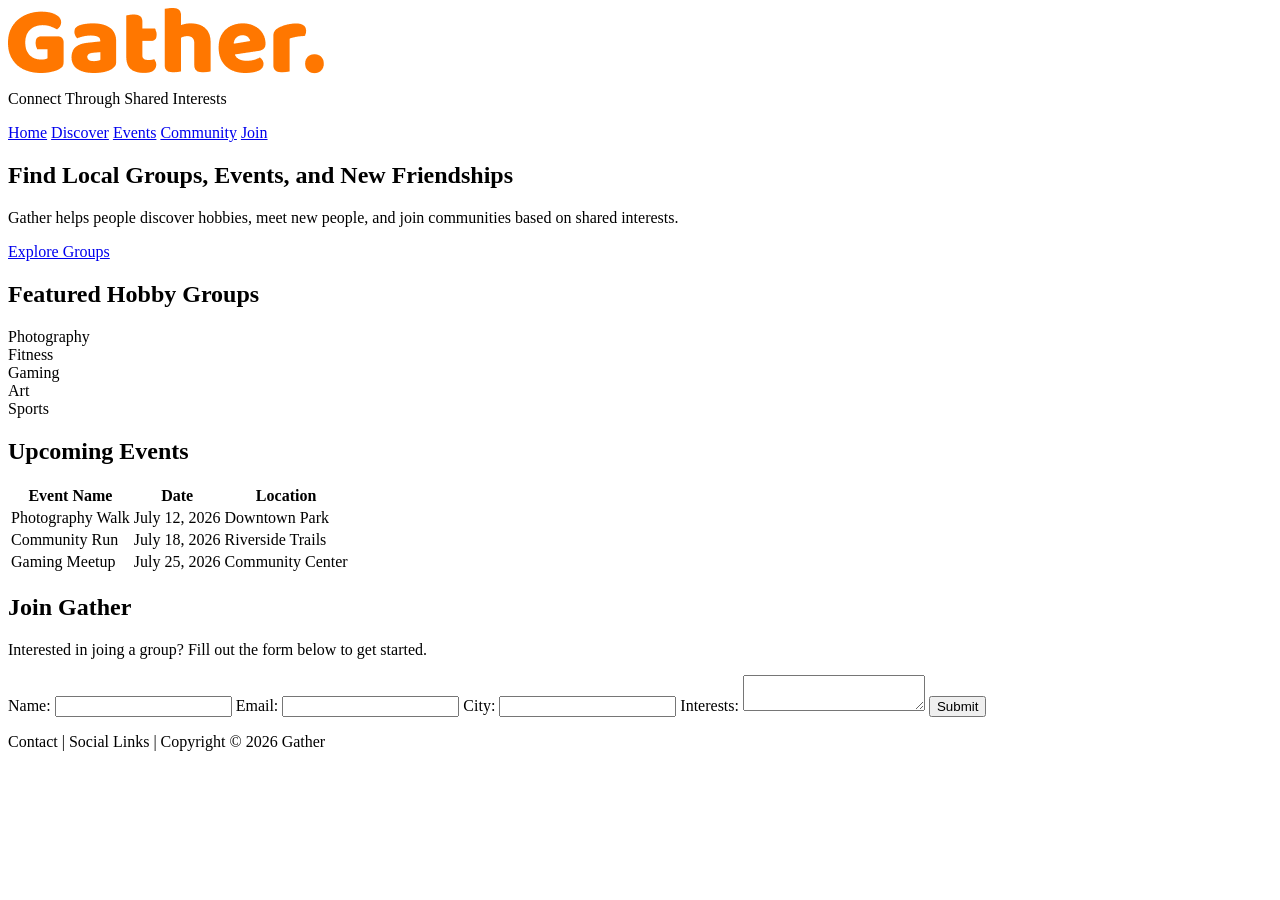
==== index.html @ 5957b8ce "Add files via upload" ====
<! DOCTYPE html>
<html lang="en">
<head>
    <meta charset="UTF-8">
    <title>Gather</title>
    <link rel="stylesheet" href="style.css">
</head>

<body>
   <header>
    <img src="Gather-logo.png" alt="Gather Logo" class="logo">

    <p class="tagline">
        Connect Through Shared Interests
    </p>
</header>

    <nav>
        <a href="index.html">Home</a>
        <a href="#">Discover</a>
        <a href="#">Events</a>
        <a href="#">Community</a>
        <a href="#">Join</a>
    </nav>

    <main>
        <section class="hero">
            <h2>Find Local Groups, Events, and New Friendships</h2>
            <p>Gather helps people discover hobbies, meet new people, and join communities based on shared interests.</p>
            <a href="#" class="button">Explore Groups</a>
        </section>
        
        <section>
            <h2>Featured Hobby Groups</h2>

            <div class="cards">
                <div class="card">Photography</div>
                <div class="card">Fitness</div>
                <div class="card">Gaming</div>
                <div class="card">Art</div>
                <div class="card">Sports</div>
            </div>
        </section>

        <section>
            <h2>Upcoming Events</h2>

            <table>
                <tr>
                    <th>Event Name</th>
                    <th>Date</th>
                    <th>Location</th>
                </tr>
                <tr>
                    <td>Photography Walk</td>
                    <td>July 12, 2026</td>
                    <td>Downtown Park</td>
                </tr>
                <tr>
                    <td>Community Run</td>
                    <td>July 18, 2026</td>
                    <td>Riverside Trails</td>
                </tr>
                <tr>
                    <td>Gaming Meetup</td>
                    <td>July 25, 2026</td>
                    <td>Community Center</td>
                </tr>
            </table>
        </section>

        <section>
            <h2>Join Gather</h2>
            <p>Interested in joing a group? Fill out the form below to get started.</p>

            <form>
                <label for="name">Name:</label>
                <input type="text" id="name" name="name">

                <label for="email">Email:</label>
                <input type="email" id="email" name="email">

                <label for="city">City:</label>
                <input type="text" id="city" name="city">

                <label for="Interests">Interests:</label>
                <textarea id="interests" name="interests"></textarea>

                <input type="submit" value="Submit">
            </form>
        </section>
    </main>

    <footer>
        <p>Contact | Social Links | Copyright &copy; 2026 Gather</p>
    </footer>
</body>
</html>
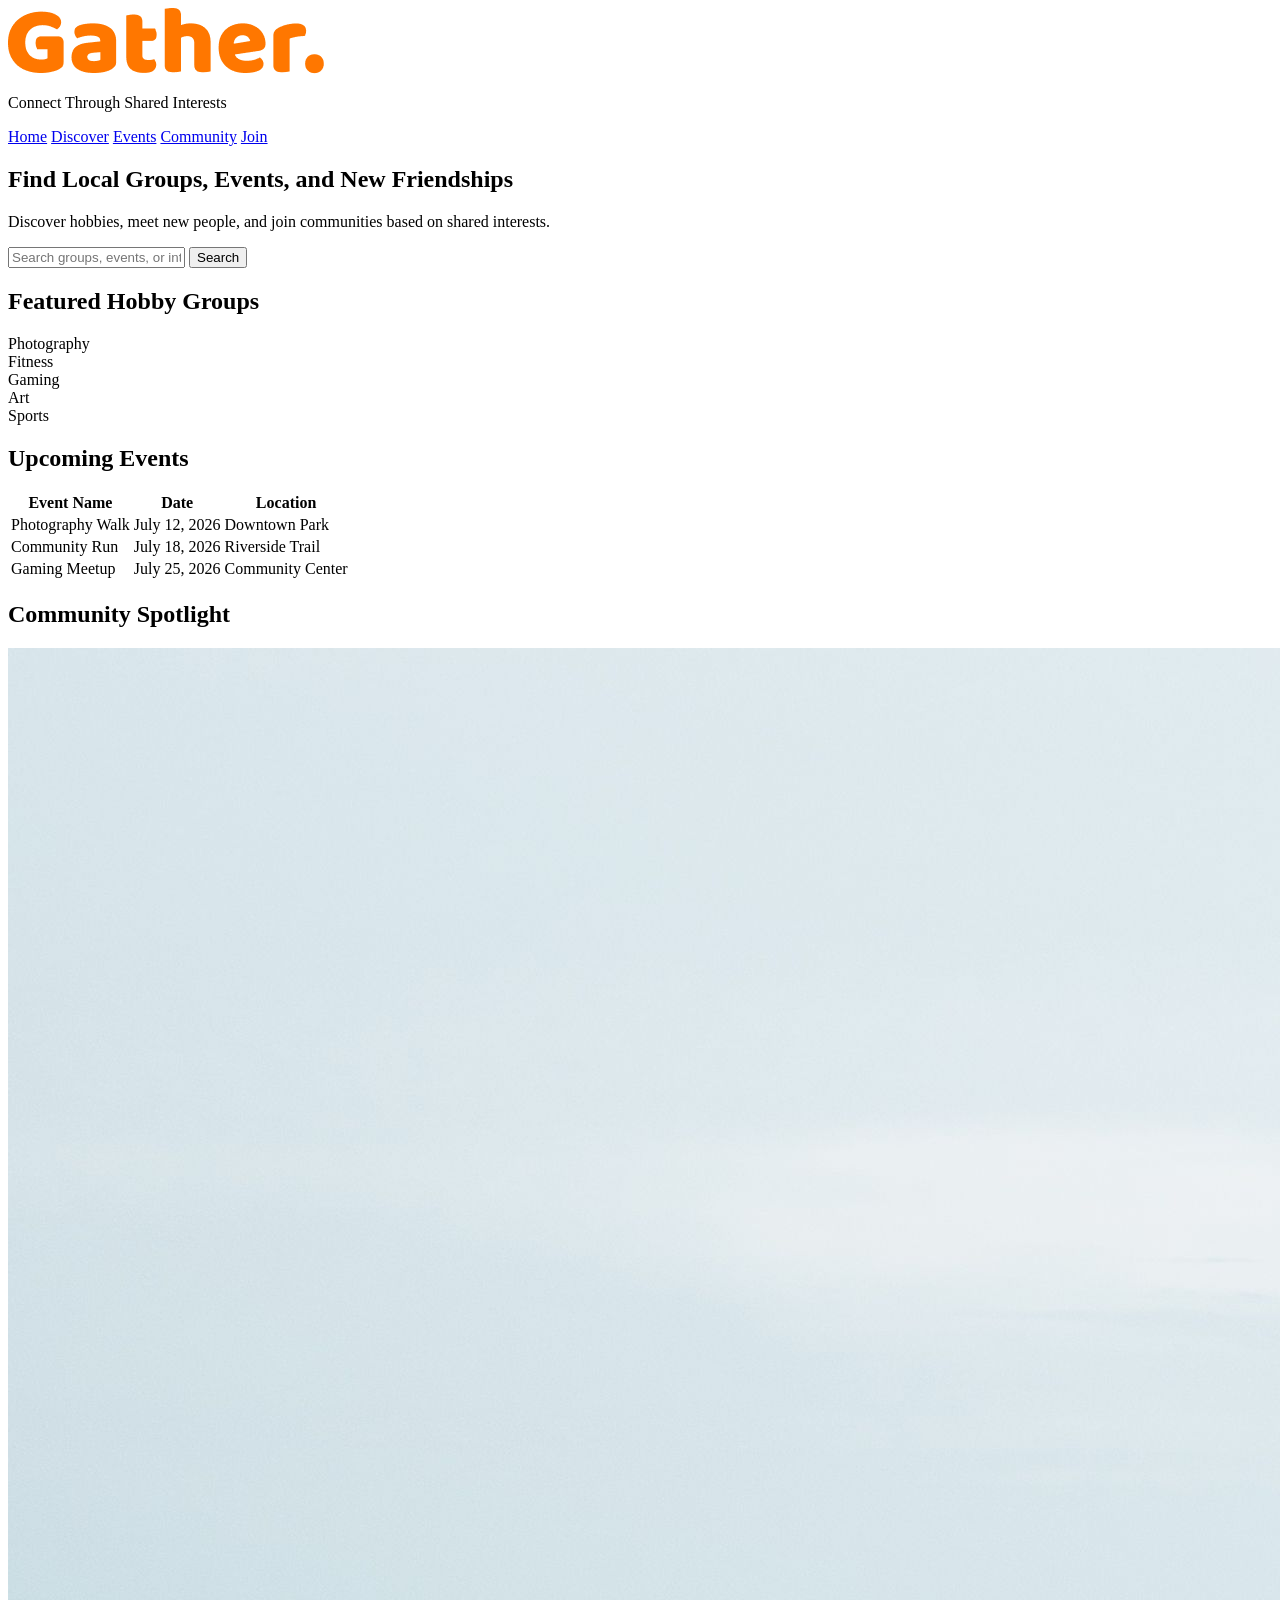
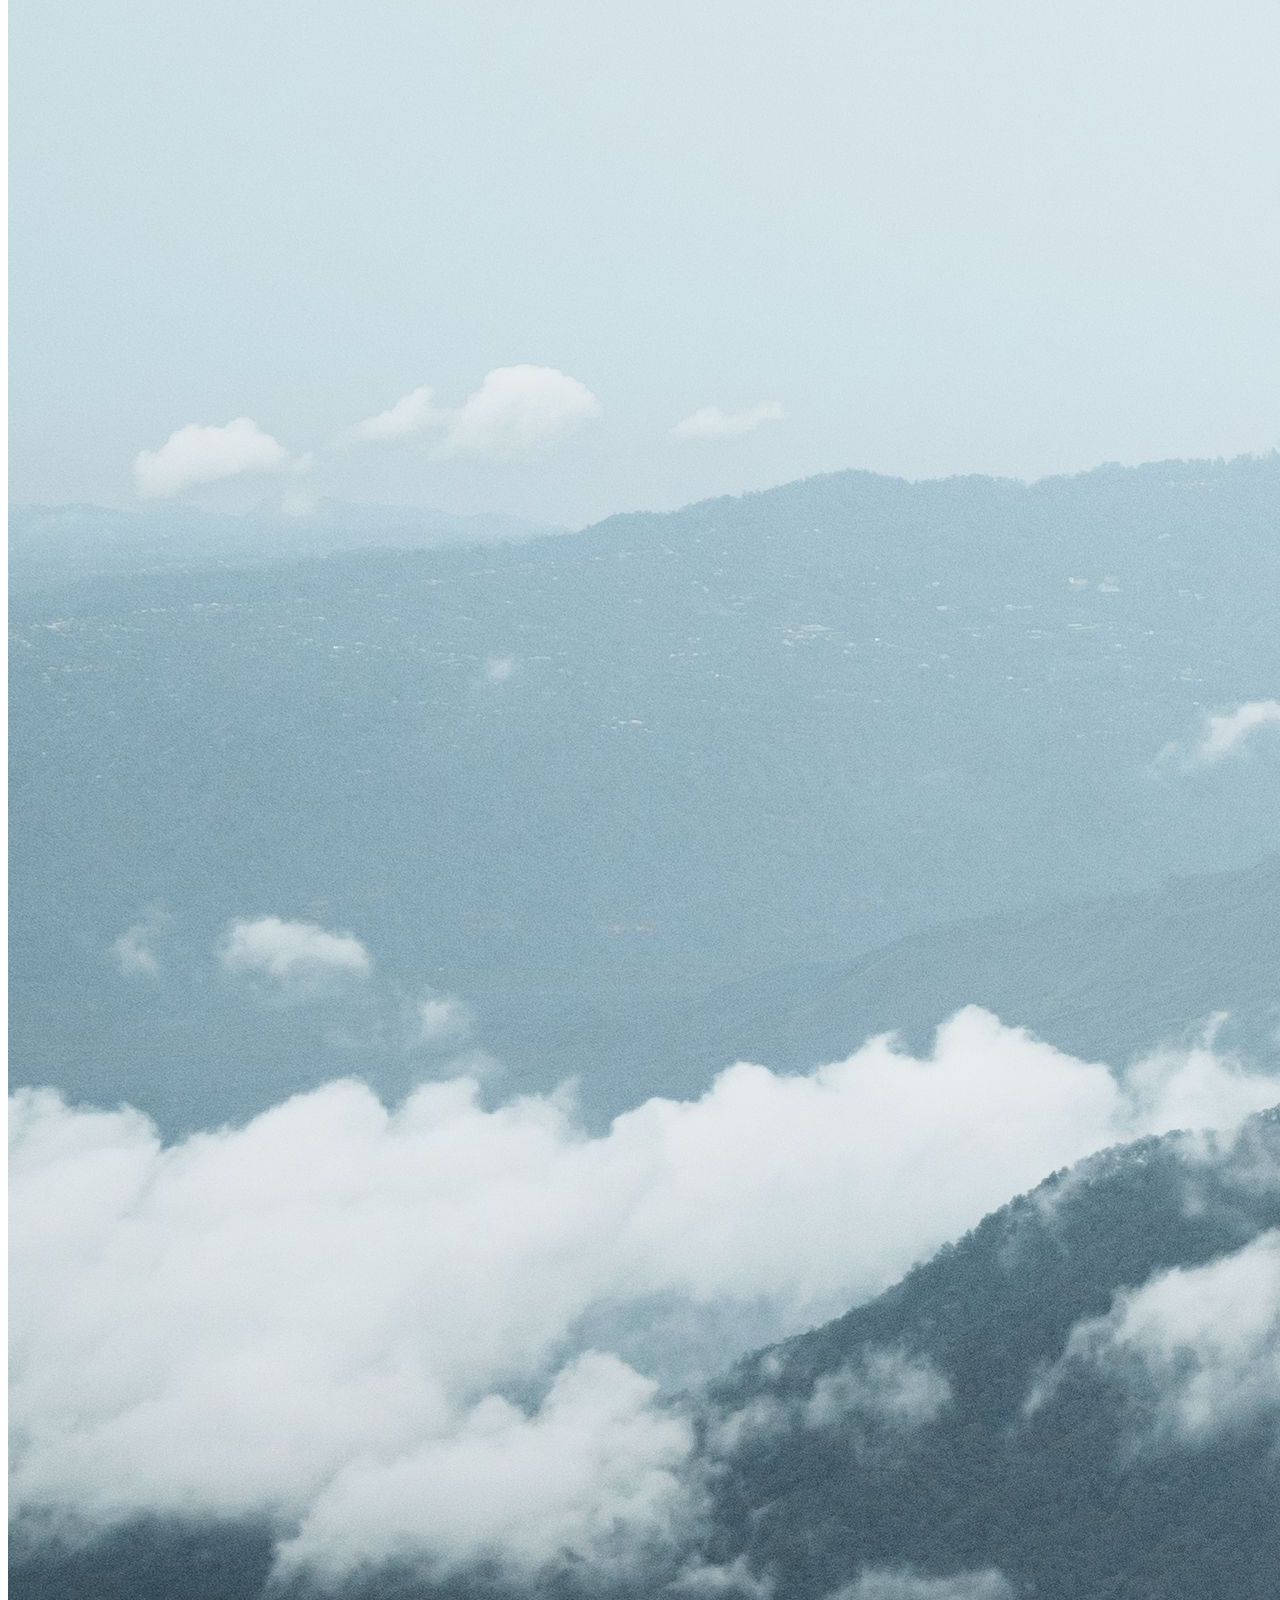
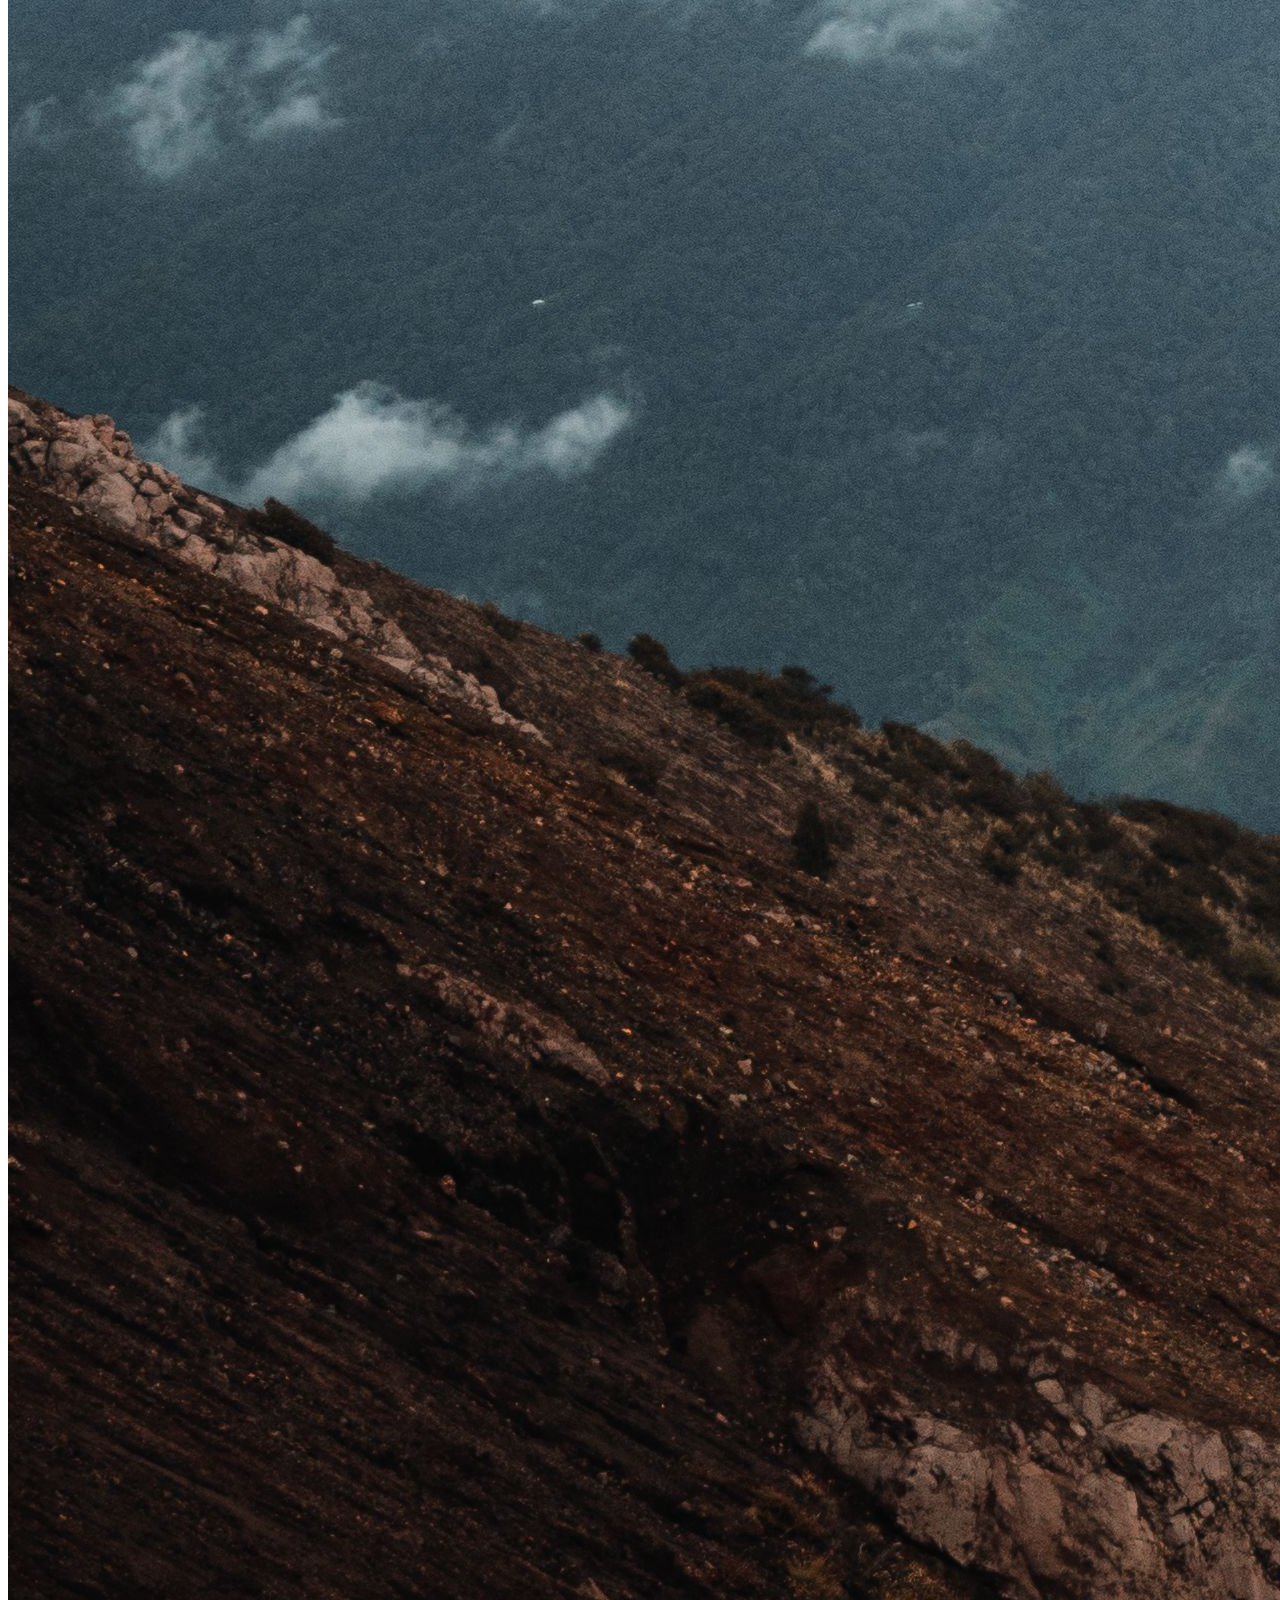
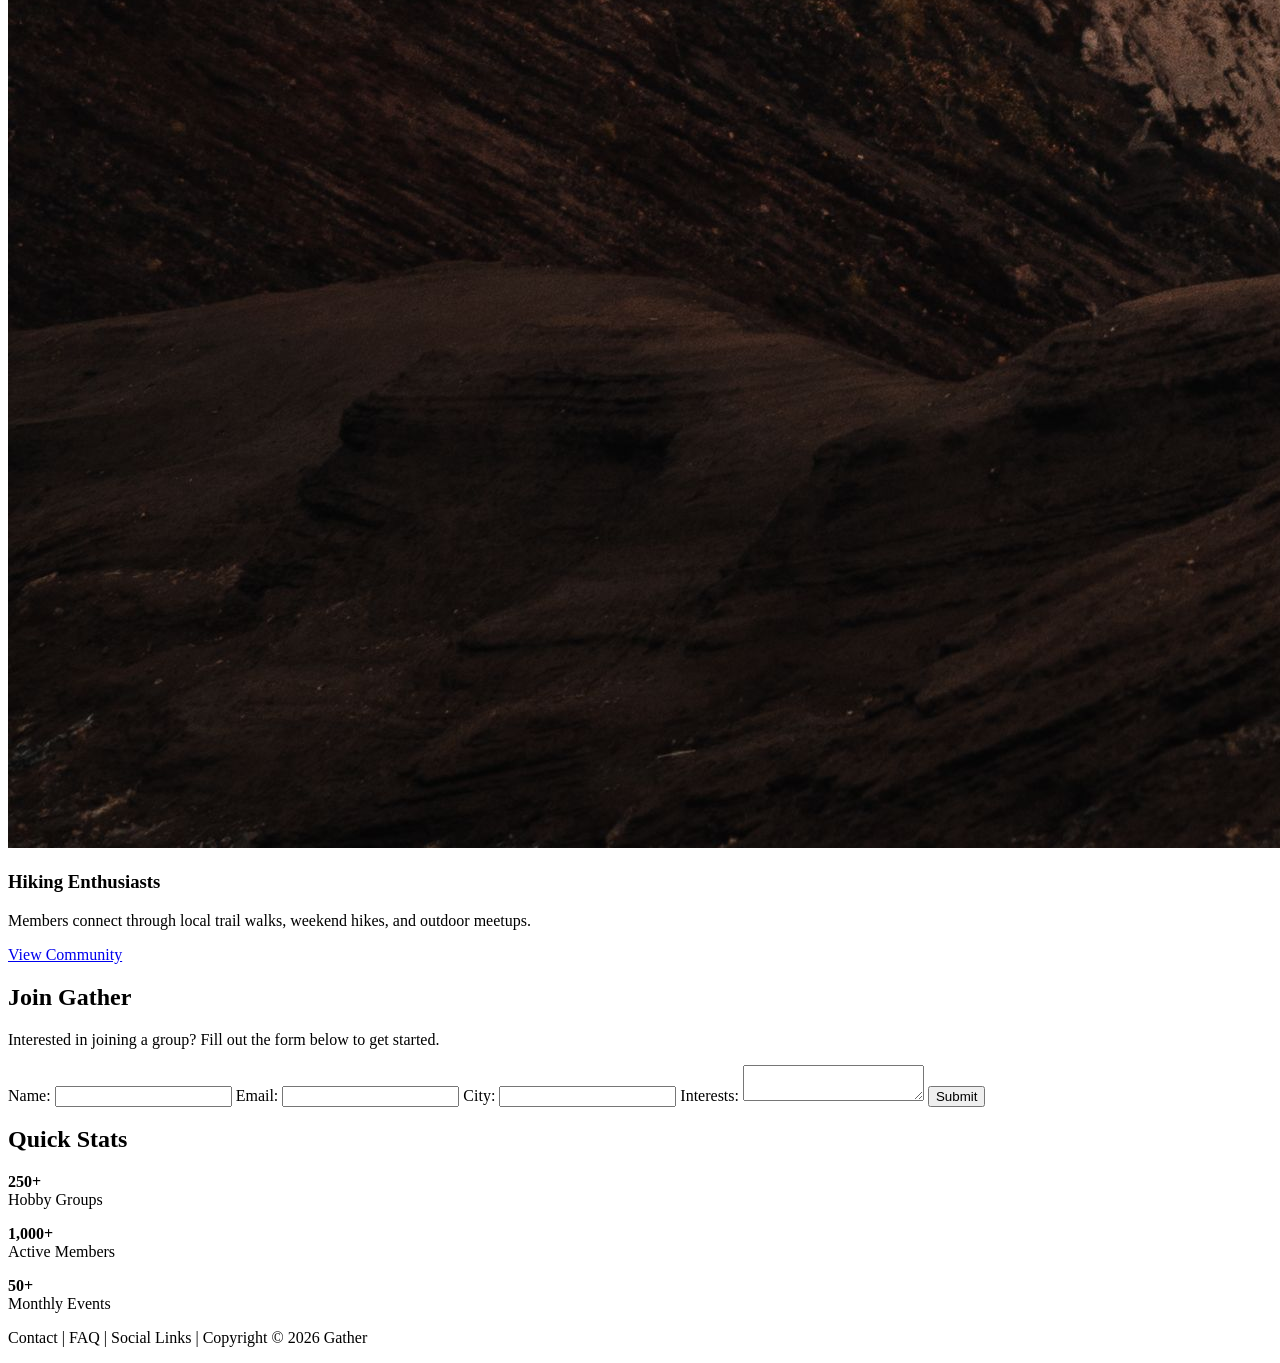
==== commit 848ea40e: "Add files via upload" ====
--- a/index.html
+++ b/index.html
@@ -1,19 +1,19 @@
-<! DOCTYPE html>
+<!DOCTYPE html>
 <html lang="en">
 <head>
     <meta charset="UTF-8">
-    <title>Gather</title>
+    <meta name="description" content="Gather helps people connect through shared hobbies, local events, and community groups.">
+    <meta name="keywords" content="Gather, hobbies, events, community, groups, friendships">
+    <meta name="author" content="Sean Frehner">
+    <title>Gather | Home</title>
     <link rel="stylesheet" href="style.css">
 </head>
 
 <body>
-   <header>
-    <img src="Gather-logo.png" alt="Gather Logo" class="logo">
-
-    <p class="tagline">
-        Connect Through Shared Interests
-    </p>
-</header>
+    <header>
+        <img src="Gather-logo.png" alt="Gather Logo" class="logo">
+        <p class="tagline">Connect Through Shared Interests</p>
+    </header>
 
     <nav>
         <a href="index.html">Home</a>
@@ -25,11 +25,17 @@
 
     <main>
         <section class="hero">
-            <h2>Find Local Groups, Events, and New Friendships</h2>
-            <p>Gather helps people discover hobbies, meet new people, and join communities based on shared interests.</p>
-            <a href="#" class="button">Explore Groups</a>
+            <div class="hero-content">
+                <h2>Find Local Groups, Events, and New Friendships</h2>
+                <p>Discover hobbies, meet new people, and join communities based on shared interests.</p>
+
+                <form class="search-form" action="#">
+                    <input type="text" placeholder="Search groups, events, or interests...">
+                    <button type="submit">Search</button>
+                </form>
+            </div>
         </section>
-        
+
         <section>
             <h2>Featured Hobby Groups</h2>
 
@@ -59,7 +65,7 @@
                 <tr>
                     <td>Community Run</td>
                     <td>July 18, 2026</td>
-                    <td>Riverside Trails</td>
+                    <td>Riverside Trail</td>
                 </tr>
                 <tr>
                     <td>Gaming Meetup</td>
@@ -69,30 +75,55 @@
             </table>
         </section>
 
-        <section>
-            <h2>Join Gather</h2>
-            <p>Interested in joing a group? Fill out the form below to get started.</p>
+        <section class="community-spotlight">
+            <h2>Community Spotlight</h2>
 
-            <form>
-                <label for="name">Name:</label>
-                <input type="text" id="name" name="name">
+            <div class="spotlight-card">
+              <div class="spotlight-image">
+    <img src="community.jpg" alt="Community Spotlight">
+</div>  
 
-                <label for="email">Email:</label>
-                <input type="email" id="email" name="email">
+                <div class="spotlight-text">
+                    <h3>Hiking Enthusiasts</h3>
+                    <p>Members connect through local trail walks, weekend hikes, and outdoor meetups.</p>
+                    <a href="#" class="button">View Community</a>
+                </div>
+            </div>
+        </section>
 
-                <label for="city">City:</label>
-                <input type="text" id="city" name="city">
+        <section class="join-stats">
+            <div class="join-box">
+                <h2>Join Gather</h2>
+                <p>Interested in joining a group? Fill out the form below to get started.</p>
 
-                <label for="Interests">Interests:</label>
-                <textarea id="interests" name="interests"></textarea>
+                <form action="#">
+                    <label for="name">Name:</label>
+                    <input type="text" id="name" name="name">
 
-                <input type="submit" value="Submit">
-            </form>
+                    <label for="email">Email:</label>
+                    <input type="email" id="email" name="email">
+
+                    <label for="city">City:</label>
+                    <input type="text" id="city" name="city">
+
+                    <label for="interests">Interests:</label>
+                    <textarea id="interests" name="interests"></textarea>
+
+                    <input type="submit" value="Submit">
+                </form>
+            </div>
+
+            <div class="stats-box">
+                <h2>Quick Stats</h2>
+                <p><strong>250+</strong><br>Hobby Groups</p>
+                <p><strong>1,000+</strong><br>Active Members</p>
+                <p><strong>50+</strong><br>Monthly Events</p>
+            </div>
         </section>
     </main>
 
     <footer>
-        <p>Contact | Social Links | Copyright &copy; 2026 Gather</p>
+        <p>Contact | FAQ | Social Links | Copyright &copy; 2026 Gather</p>
     </footer>
 </body>
 </html>
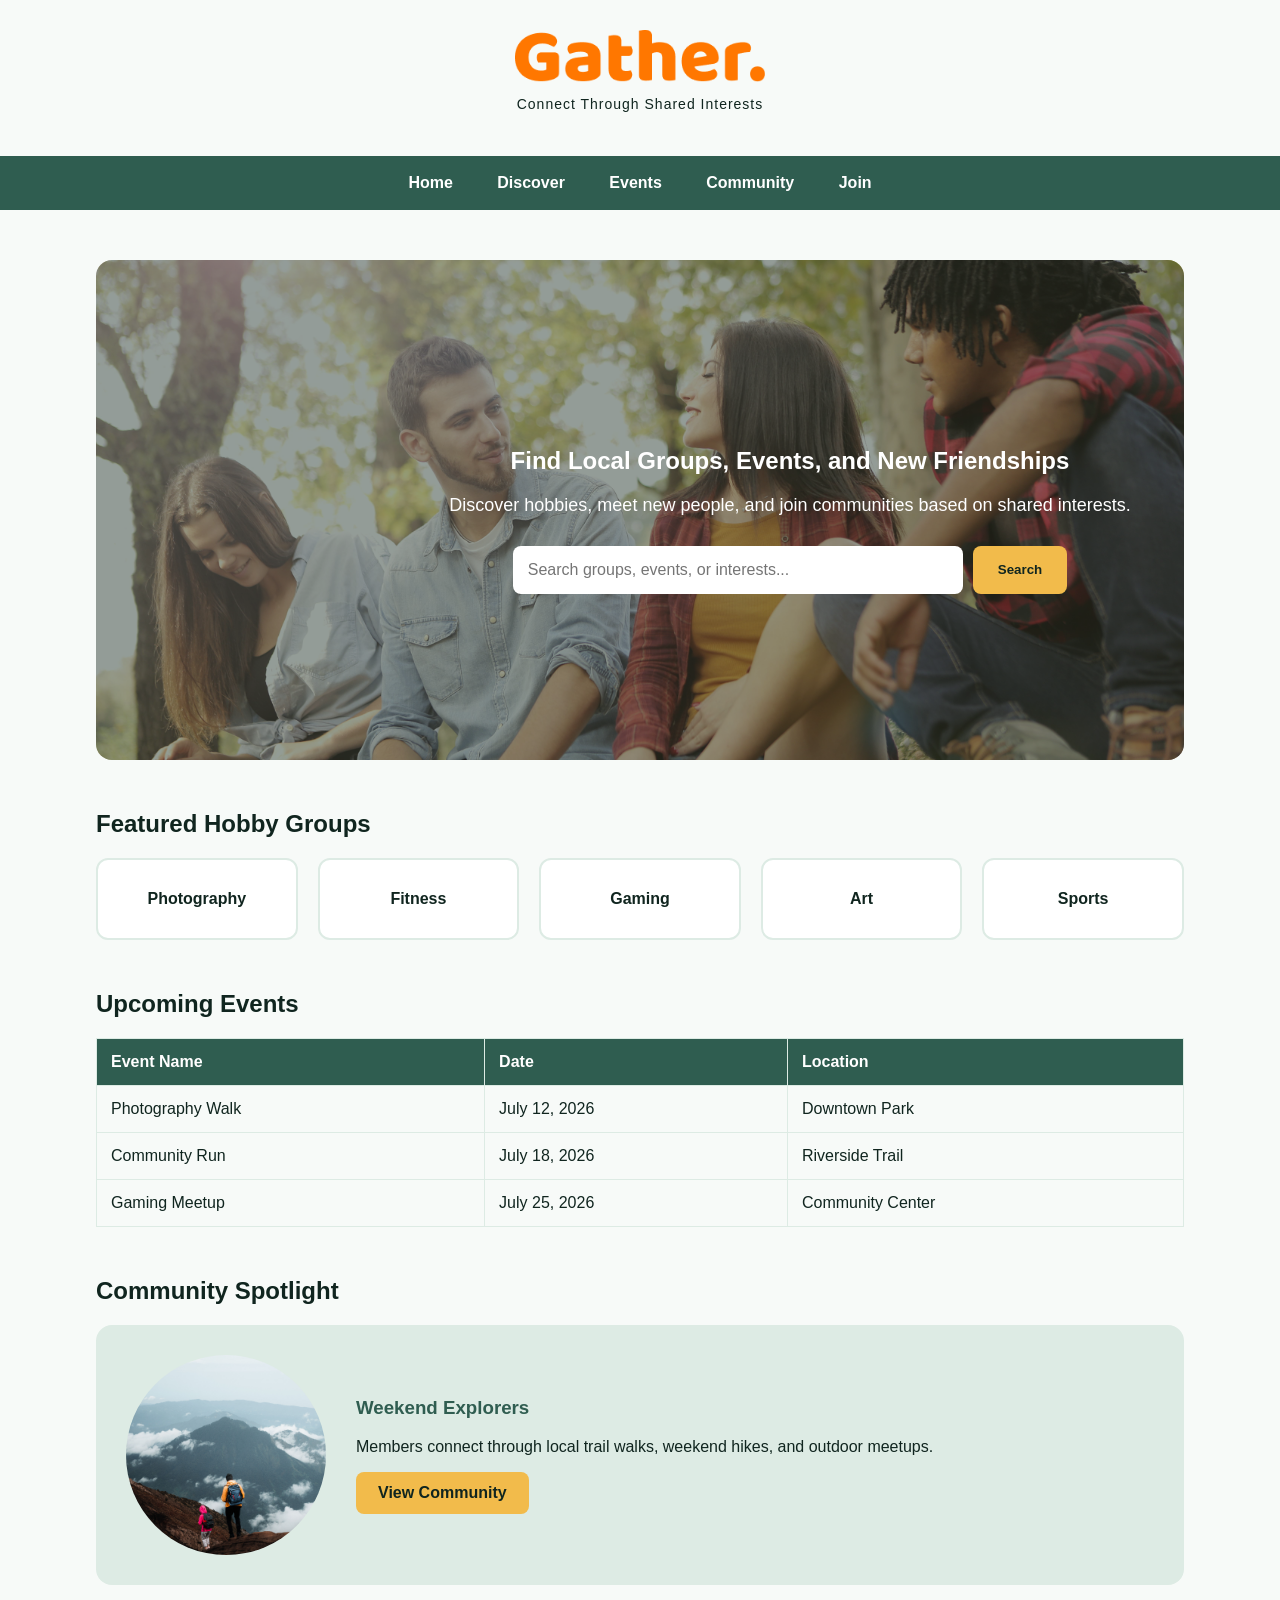
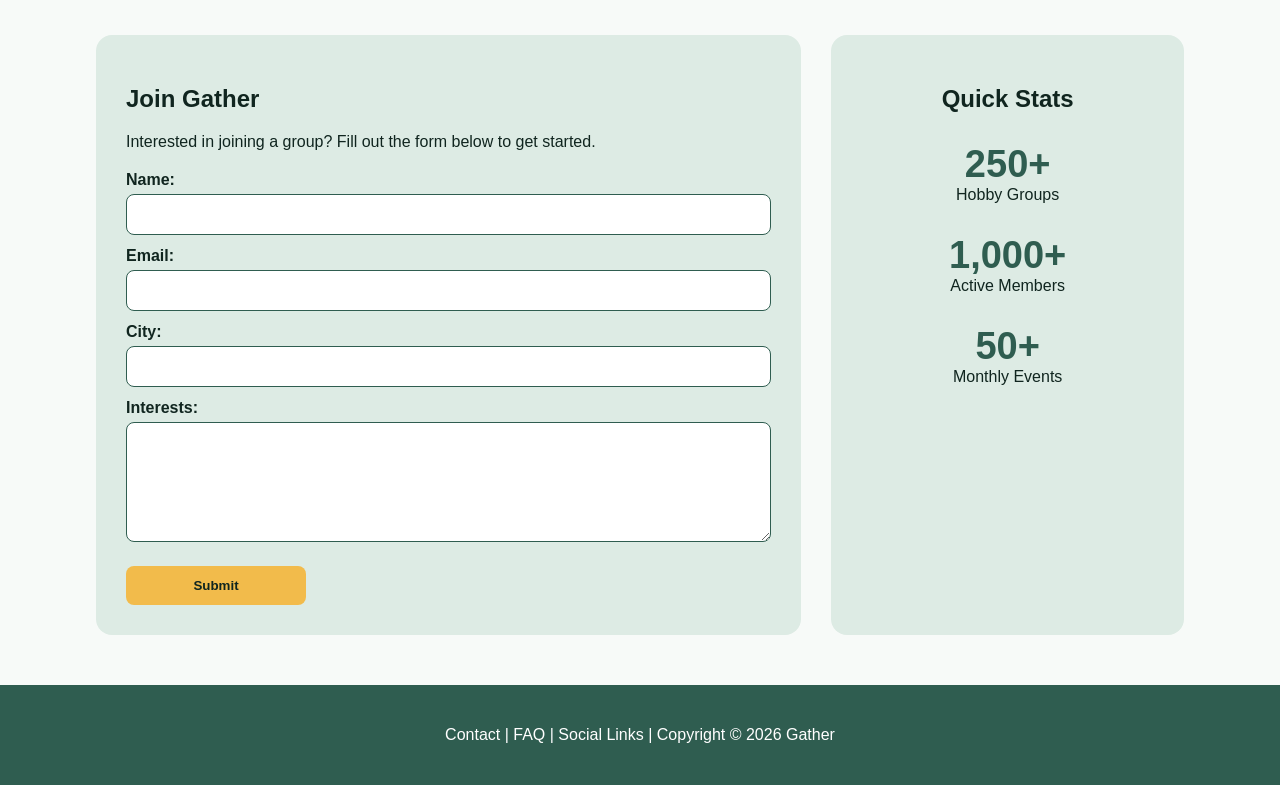
==== commit 0457f75b: "Add files via upload" ====
--- a/index.html
+++ b/index.html
@@ -17,24 +17,29 @@
 
     <nav>
         <a href="index.html">Home</a>
-        <a href="#">Discover</a>
-        <a href="#">Events</a>
-        <a href="#">Community</a>
-        <a href="#">Join</a>
+        <a href="discover.html">Discover</a>
+        <a href="events.html">Events</a>
+        <a href="community.html">Community</a>
+        <a href="join.html">Join</a>
     </nav>
 
     <main>
-        <section class="hero">
-            <div class="hero-content">
-                <h2>Find Local Groups, Events, and New Friendships</h2>
-                <p>Discover hobbies, meet new people, and join communities based on shared interests.</p>
+      <section class="hero video-hero">
+    <video autoplay muted loop playsinline class="hero-video">
+        <source src="hero-video.mp4" type="video/mp4">
+        Your browser does not support the video tag.
+    </video>
 
-                <form class="search-form" action="#">
-                    <input type="text" placeholder="Search groups, events, or interests...">
-                    <button type="submit">Search</button>
-                </form>
-            </div>
-        </section>
+    <div class="hero-content">
+        <h1>Find Local Groups, Events, and New Friendships</h1>
+        <p>Discover hobbies, meet new people, and join communities based on shared interests.</p>
+
+        <form class="search-form" action="#">
+            <input type="text" placeholder="Search groups, events, or interests...">
+            <button type="submit">Search</button>
+        </form>
+    </div>
+</section>
 
         <section>
             <h2>Featured Hobby Groups</h2>
@@ -79,14 +84,14 @@
             <h2>Community Spotlight</h2>
 
             <div class="spotlight-card">
-              <div class="spotlight-image">
-    <img src="community.jpg" alt="Community Spotlight">
-</div>  
+                <div class="spotlight-image">
+                    <img src="community.jpg" alt="Community Spotlight">
+                </div>
 
                 <div class="spotlight-text">
-                    <h3>Hiking Enthusiasts</h3>
+                    <h3>Weekend Explorers</h3>
                     <p>Members connect through local trail walks, weekend hikes, and outdoor meetups.</p>
-                    <a href="#" class="button">View Community</a>
+                    <a href="discover.html" class="button">View Community</a>
                 </div>
             </div>
         </section>
--- a/style.css
+++ b/style.css
@@ -0,0 +1,300 @@
+:root {
+    --text: #10251F;
+    --background: #F7FAF8;
+    --primary: #2F5D50;
+    --secondary: #DDEBE4;
+    --accent: #F2BB4B;
+}
+
+* {
+    box-sizing: border-box;
+}
+
+body {
+    margin: 0;
+    background-color: var(--background);
+    color: var(--text);
+    font-family: Arial, Helvetica, sans-serif;
+}
+
+header {
+    background-color: var(--background);
+    text-align: center;
+    padding: 30px 20px;
+}
+
+.logo {
+    width: 250px;
+    height: auto;
+}
+
+.tagline {
+    margin-top: 10px;
+    font-size: 14px;
+    letter-spacing: 1px;
+    color: var(--text);
+}
+
+nav {
+    background-color: var(--primary);
+    text-align: center;
+    padding: 18px;
+}
+
+nav a {
+    color: white;
+    text-decoration: none;
+    font-weight: bold;
+    margin: 0 20px;
+}
+
+nav a:hover {
+    color: var(--accent);
+}
+
+main {
+    width: 85%;
+    max-width: 1400px;
+    margin: 30px auto;
+}
+
+.hero {
+    background-image: url("hero-image.jpg");
+    background-size: cover;
+    background-position: center;
+    height: 500px;
+    border-radius: 16px;
+    overflow: hidden;
+    position: relative;
+
+    display: flex;
+    justify-content: center;
+    align-items: center;
+}
+
+.hero::before {
+    content: "";
+    position: absolute;
+    inset: 0;
+    background: rgba(16, 37, 31, 0.45);
+}
+
+.hero-content {
+    position: relative;
+    z-index: 2;
+    text-align: center;
+    color: white;
+    max-width: 800px;
+    padding: 20px;
+}
+
+.hero-content h2 {
+    font-size: 52px;
+    margin-bottom: 15px;
+    color: white;
+}
+
+.hero-content p {
+    font-size: 18px;
+    margin-bottom: 30px;
+}
+
+.search-form {
+    display: flex;
+    justify-content: center;
+    gap: 10px;
+}
+
+.search-form input {
+    width: 450px;
+    padding: 15px;
+    border: none;
+    border-radius: 8px;
+    font-size: 16px;
+}
+
+.search-form button {
+    background-color: var(--accent);
+    color: var(--text);
+    border: none;
+    border-radius: 8px;
+    padding: 15px 25px;
+    font-weight: bold;
+    cursor: pointer;
+}
+
+.search-form button:hover {
+    background-color: var(--primary);
+    color: white;
+}
+
+section {
+    margin-top: 50px;
+}
+
+h2 {
+    color: var(--text);
+    margin-bottom: 20px;
+}
+
+.cards {
+    display: flex;
+    justify-content: space-between;
+    gap: 20px;
+}
+
+.card {
+    flex: 1;
+    background-color: white;
+    border: 2px solid var(--secondary);
+    border-radius: 12px;
+    padding: 30px;
+    text-align: center;
+    font-weight: bold;
+    transition: 0.3s;
+}
+
+.card:hover {
+    background-color: var(--secondary);
+}
+
+table {
+    width: 100%;
+    border-collapse: collapse;
+}
+
+th {
+    background-color: var(--primary);
+    color: white;
+}
+
+th,
+td {
+    border: 1px solid var(--secondary);
+    padding: 14px;
+    text-align: left;
+}
+
+.community-spotlight {
+    margin-top: 50px;
+}
+
+.spotlight-card {
+    display: flex;
+    gap: 30px;
+    align-items: center;
+    background-color: var(--secondary);
+    padding: 30px;
+    border-radius: 16px;
+}
+
+.spotlight-image {
+    width: 200px;
+    height: 200px;
+    min-width: 200px;
+    overflow: hidden;
+    border-radius: 50%;
+}
+
+.spotlight-image img {
+    width: 100%;
+    height: 100%;
+    object-fit: cover;
+    display: block;
+}
+
+.spotlight-text {
+    flex: 1;
+}
+
+.spotlight-text h3 {
+    color: var(--primary);
+    margin-top: 0;
+}
+
+.button {
+    display: inline-block;
+    background-color: var(--accent);
+    color: var(--text);
+    text-decoration: none;
+    padding: 12px 22px;
+    border-radius: 8px;
+    font-weight: bold;
+}
+
+.button:hover {
+    background-color: var(--primary);
+    color: white;
+}
+
+.join-stats {
+    display: grid;
+    grid-template-columns: 2fr 1fr;
+    gap: 30px;
+}
+
+.join-box,
+.stats-box {
+    background-color: var(--secondary);
+    padding: 30px;
+    border-radius: 16px;
+}
+
+.stats-box {
+    text-align: center;
+}
+
+.stats-box strong {
+    font-size: 38px;
+    color: var(--primary);
+}
+
+.stats-box p {
+    margin: 30px 0;
+}
+
+form {
+    margin-top: 20px;
+}
+
+label {
+    display: block;
+    margin-top: 12px;
+    margin-bottom: 5px;
+    font-weight: bold;
+}
+
+input,
+textarea {
+    width: 100%;
+    padding: 12px;
+    border: 1px solid var(--primary);
+    border-radius: 8px;
+}
+
+textarea {
+    height: 120px;
+}
+
+input[type="submit"] {
+    background-color: var(--accent);
+    color: var(--text);
+    border: none;
+    width: 180px;
+    margin-top: 20px;
+    cursor: pointer;
+    font-weight: bold;
+}
+
+input[type="submit"]:hover {
+    background-color: var(--primary);
+    color: white;
+}
+
+footer {
+    background-color: var(--primary);
+    color: white;
+    text-align: center;
+    padding: 25px;
+    margin-top: 50px;
+}
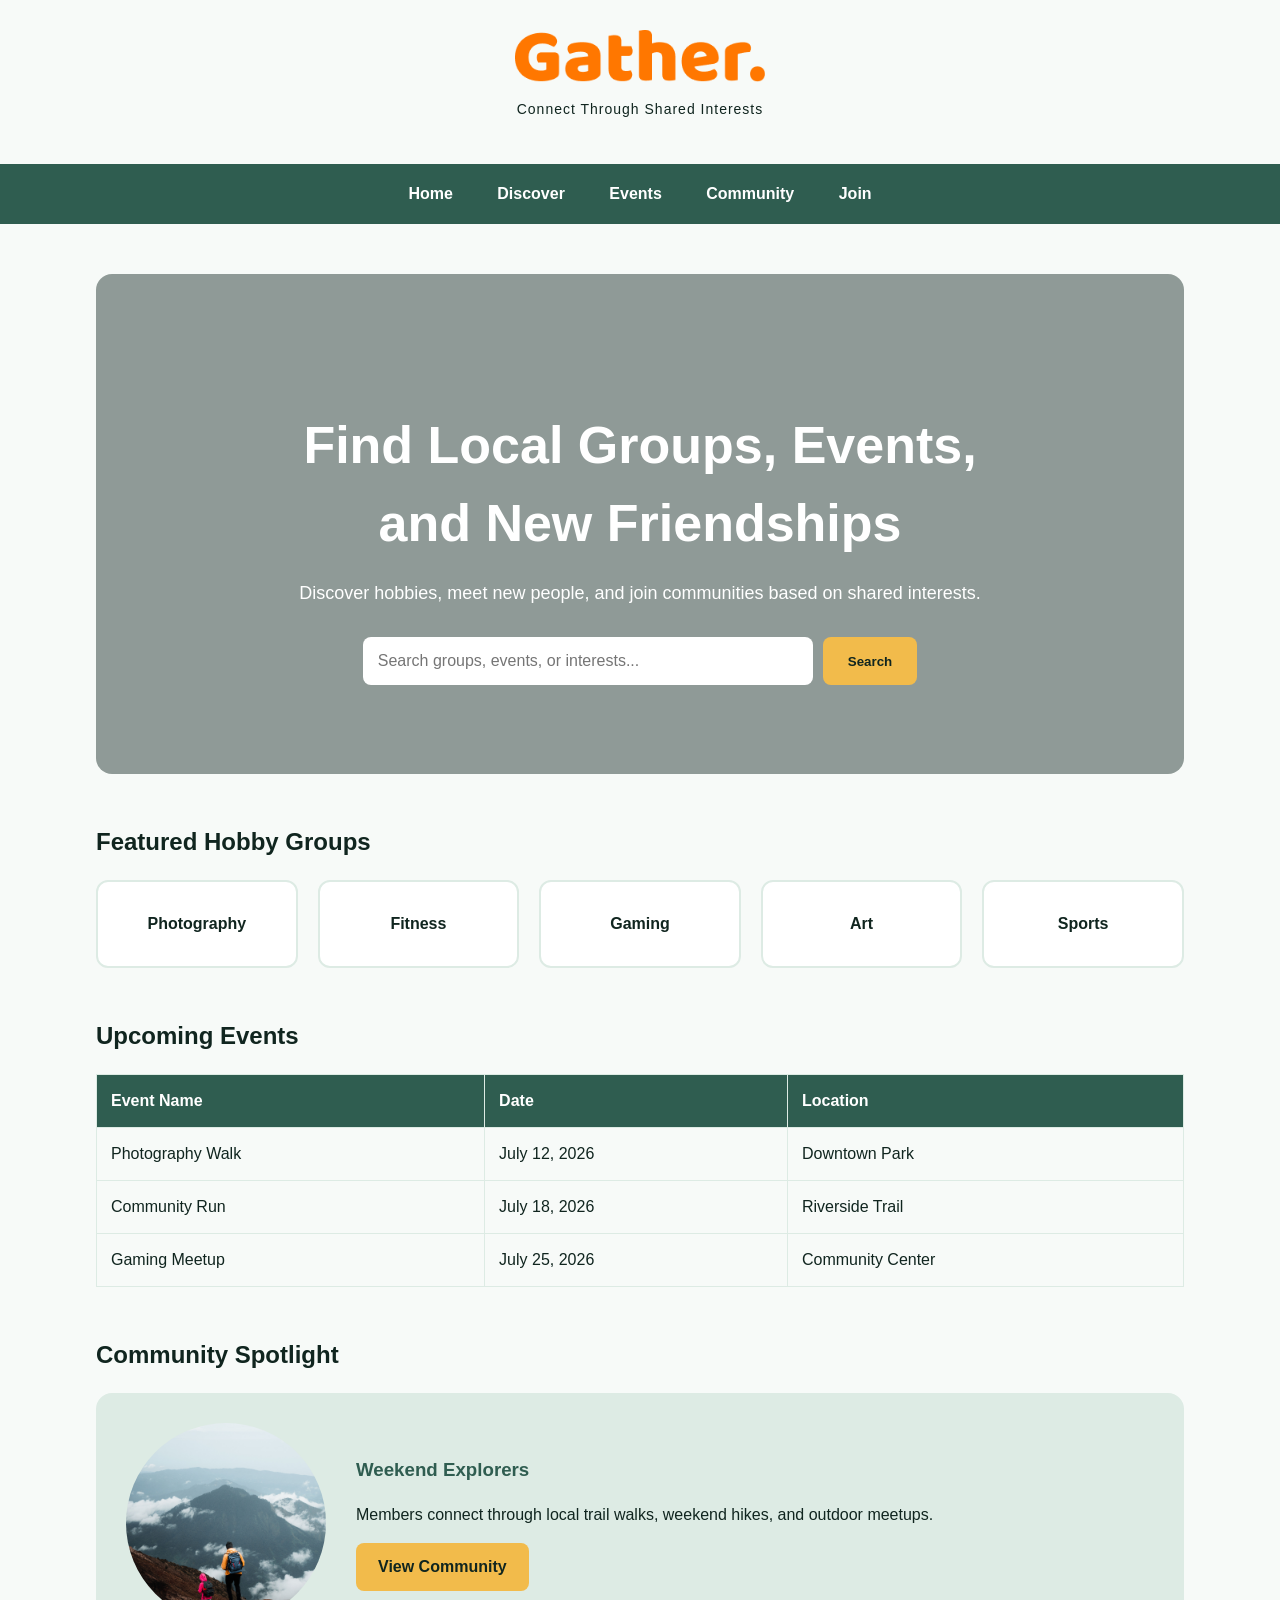
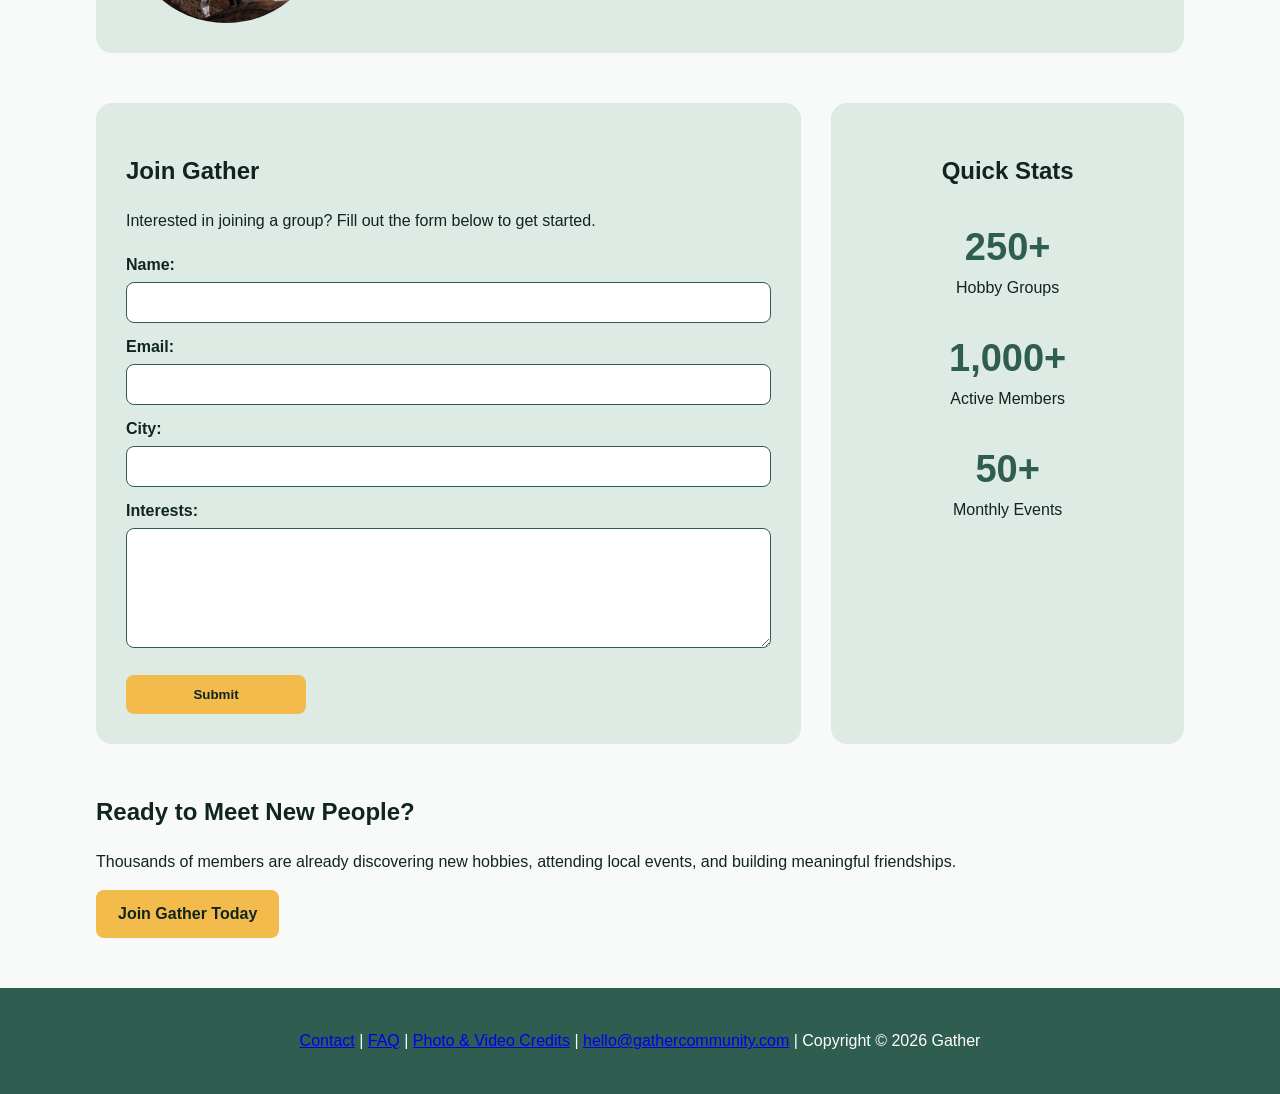
==== commit 61fc2bf8: "Add files via upload" ====
--- a/index.html
+++ b/index.html
@@ -16,7 +16,7 @@
     </header>
 
     <nav>
-        <a href="index.html">Home</a>
+        <a href="index.html" class="active">Home</a>
         <a href="discover.html">Discover</a>
         <a href="events.html">Events</a>
         <a href="community.html">Community</a>
@@ -24,22 +24,22 @@
     </nav>
 
     <main>
-      <section class="hero video-hero">
-    <video autoplay muted loop playsinline class="hero-video">
-        <source src="hero-video.mp4" type="video/mp4">
-        Your browser does not support the video tag.
-    </video>
+        <section class="hero video-hero">
+            <video autoplay muted loop playsinline class="hero-video">
+                <source src="hero-video.mp4" type="video/mp4">
+                Your browser does not support the video tag.
+            </video>
 
-    <div class="hero-content">
-        <h1>Find Local Groups, Events, and New Friendships</h1>
-        <p>Discover hobbies, meet new people, and join communities based on shared interests.</p>
+            <div class="hero-content">
+                <h1>Find Local Groups, Events, and New Friendships</h1>
+                <p>Discover hobbies, meet new people, and join communities based on shared interests.</p>
 
-        <form class="search-form" action="#">
-            <input type="text" placeholder="Search groups, events, or interests...">
-            <button type="submit">Search</button>
-        </form>
-    </div>
-</section>
+                <form class="search-form" action="#">
+                    <input type="text" placeholder="Search groups, events, or interests...">
+                    <button type="submit">Search</button>
+                </form>
+            </div>
+        </section>
 
         <section>
             <h2>Featured Hobby Groups</h2>
@@ -85,7 +85,7 @@
 
             <div class="spotlight-card">
                 <div class="spotlight-image">
-                    <img src="community.jpg" alt="Community Spotlight">
+                    <img src="community.jpg" alt="Weekend Explorers community">
                 </div>
 
                 <div class="spotlight-text">
@@ -125,10 +125,30 @@
                 <p><strong>50+</strong><br>Monthly Events</p>
             </div>
         </section>
+        <section class="final-cta">
+
+    <h2>Ready to Meet New People?</h2>
+
+    <p>
+        Thousands of members are already discovering new hobbies,
+        attending local events, and building meaningful friendships.
+    </p>
+
+    <a href="join.html" class="button">
+        Join Gather Today
+    </a>
+
+</section>
     </main>
 
     <footer>
-        <p>Contact | FAQ | Social Links | Copyright &copy; 2026 Gather</p>
+        <p>
+            <a href="join.html">Contact</a> |
+            <a href="join.html">FAQ</a> |
+            <a href="https://www.pexels.com/" target="_blank">Photo & Video Credits</a> |
+            <a href="mailto:hello@gathercommunity.com">hello@gathercommunity.com</a> |
+            Copyright &copy; 2026 Gather
+        </p>
     </footer>
 </body>
 </html>
--- a/style.css
+++ b/style.css
@@ -15,6 +15,7 @@
     background-color: var(--background);
     color: var(--text);
     font-family: Arial, Helvetica, sans-serif;
+    line-height: 1.5;
 }
 
 header {
@@ -66,7 +67,6 @@
     border-radius: 16px;
     overflow: hidden;
     position: relative;
-
     display: flex;
     justify-content: center;
     align-items: center;
@@ -88,7 +88,7 @@
     padding: 20px;
 }
 
-.hero-content h2 {
+.hero-content h1 {
     font-size: 52px;
     margin-bottom: 15px;
     color: white;
@@ -132,8 +132,13 @@
     margin-top: 50px;
 }
 
+h1,
+h2,
+h3 {
+    color: var(--text);
+}
+
 h2 {
-    color: var(--text);
     margin-bottom: 20px;
 }
 
@@ -291,6 +296,192 @@
     color: white;
 }
 
+/* Discover Page */
+
+.discover-intro {
+    display: flex;
+    justify-content: space-between;
+    align-items: center;
+    gap: 40px;
+    margin-bottom: 45px;
+}
+
+.discover-intro h1 {
+    font-size: 46px;
+    color: var(--text);
+    margin-bottom: 10px;
+}
+
+.discover-intro p {
+    font-size: 18px;
+    max-width: 520px;
+}
+
+.intro-note-container {
+    display: flex;
+    align-items: center;
+    gap: 20px;
+    margin-right: 40px;
+}
+
+.dash-line {
+    width: 120px;
+    height: 2px;
+    background: repeating-linear-gradient(
+        to right,
+        var(--accent) 0px,
+        var(--accent) 6px,
+        transparent 6px,
+        transparent 11px
+    );
+}
+
+.intro-note {
+    font-style: italic;
+    color: var(--primary);
+    font-weight: bold;
+    text-align: right;
+    font-size: 18px;
+}
+
+.interest-grid {
+    display: grid;
+    grid-template-columns: repeat(5, 1fr);
+    gap: 24px;
+}
+
+.interest-card {
+    background-color: white;
+    border: 2px solid var(--secondary);
+    border-radius: 16px;
+    overflow: hidden;
+    text-align: center;
+    transition: 0.3s;
+}
+
+.interest-card:hover {
+    transform: translateY(-5px);
+    box-shadow: 0 8px 20px rgba(16, 37, 31, 0.12);
+}
+
+.interest-card img {
+    width: 100%;
+    height: 170px;
+    object-fit: cover;
+}
+
+.icon-circle {
+    width: 70px;
+    height: 70px;
+    background-color: var(--secondary);
+    border-radius: 50%;
+    border: 2px solid #c7d8cf;
+    display: flex;
+    align-items: center;
+    justify-content: center;
+    margin: -35px auto 18px;
+    position: relative;
+    z-index: 2;
+}
+
+.icon-circle i {
+    font-size: 28px;
+    color: var(--primary);
+}
+
+.interest-card h3 {
+    color: var(--text);
+    margin: 22px 15px 10px;
+}
+
+.interest-card p {
+    padding: 0 18px;
+    min-height: 75px;
+}
+
+.interest-card a {
+    display: block;
+    color: var(--primary);
+    font-weight: bold;
+    text-decoration: none;
+    margin: 20px;
+}
+
+.section-heading-row {
+    display: flex;
+    justify-content: space-between;
+    align-items: center;
+}
+
+.section-heading-row a {
+    color: var(--primary);
+    font-weight: bold;
+    text-decoration: none;
+}
+
+.featured-groups {
+    display: grid;
+    grid-template-columns: 1fr 1fr;
+    gap: 28px;
+}
+
+.featured-group-card {
+    display: flex;
+    align-items: center;
+    gap: 28px;
+    background-color: var(--secondary);
+    padding: 28px;
+    border-radius: 16px;
+}
+
+.group-photo {
+    width: 170px;
+    height: 170px;
+    border-radius: 50%;
+    object-fit: cover;
+    flex-shrink: 0;
+}
+
+.group-info {
+    flex: 1;
+}
+
+.featured-group-card h3 {
+    color: var(--primary);
+    font-size: 24px;
+    margin-top: 0;
+}
+
+.members {
+    display: flex;
+    align-items: center;
+    gap: 12px;
+    margin-top: 18px;
+}
+
+.member-avatars {
+    display: flex;
+}
+
+.member-avatars img {
+    width: 36px;
+    height: 36px;
+    border-radius: 50%;
+    object-fit: cover;
+    border: 3px solid white;
+    margin-left: -12px;
+}
+
+.member-avatars img:first-child {
+    margin-left: 0;
+}
+
+.members span {
+    font-size: 14px;
+    color: #456458;
+    font-weight: 600;
+}
+
 footer {
     background-color: var(--primary);
     color: white;
@@ -298,3 +489,157 @@
     padding: 25px;
     margin-top: 50px;
 }
+/* Events Page */
+
+.page-intro {
+    margin-bottom: 45px;
+}
+
+.page-intro h1 {
+    font-size: 46px;
+    margin-bottom: 10px;
+}
+
+.page-intro p {
+    max-width: 650px;
+    font-size: 18px;
+}
+
+.events-feature,
+.story-feature {
+    background-color: var(--secondary);
+    padding: 30px;
+    border-radius: 16px;
+}
+
+.event-highlight,
+.story-feature {
+    display: flex;
+    gap: 30px;
+    align-items: center;
+}
+
+.event-highlight img,
+.story-feature img {
+    width: 360px;
+    height: 240px;
+    object-fit: cover;
+    border-radius: 14px;
+    flex-shrink: 0;
+}
+
+.event-highlight h3 {
+    color: var(--primary);
+    font-size: 28px;
+}
+
+.event-cards {
+    display: grid;
+    grid-template-columns: repeat(3, 1fr);
+    gap: 24px;
+}
+
+.mini-event-card,
+.testimonial-card,
+.value-grid div {
+    background-color: white;
+    border: 2px solid var(--secondary);
+    border-radius: 14px;
+    padding: 26px;
+}
+
+.mini-event-card h3,
+.testimonial-card h3,
+.value-grid h3 {
+    color: var(--primary);
+}
+
+/* Community Page */
+
+.testimonial-grid,
+.value-grid {
+    display: grid;
+    grid-template-columns: repeat(3, 1fr);
+    gap: 24px;
+}
+
+.testimonial-card p {
+    font-style: italic;
+}
+
+.community-values {
+    background-color: var(--secondary);
+    padding: 30px;
+    border-radius: 16px;
+}
+.testimonial-card{
+    background:white;
+    border-radius:18px;
+    padding:35px;
+    text-align:center;
+    border:2px solid var(--secondary);
+    transition:.3s;
+}
+
+.testimonial-card:hover{
+    transform:translateY(-6px);
+    box-shadow:0 12px 30px rgba(0,0,0,.08);
+}
+
+.testimonial-card img{
+    width:90px;
+    height:90px;
+    border-radius:50%;
+    object-fit:cover;
+    margin-bottom:15px;
+    border:4px solid var(--secondary);
+}
+
+.member-title{
+    color:var(--primary);
+    font-size:14px;
+    margin-top:-8px;
+    margin-bottom:12px;
+}
+
+.stars{
+    color:var(--accent);
+    font-size:20px;
+    margin-bottom:18px;
+    letter-spacing:2px;
+}
+
+.testimonial-card p:last-child{
+    font-style:italic;
+    color:#555;
+}
+.video-hero {
+    position: relative;
+    height: 500px;
+    border-radius: 16px;
+    overflow: hidden;
+    display: flex;
+    justify-content: center;
+    align-items: center;
+    background-image: none;
+}
+
+.hero-video {
+    position: absolute;
+    width: 100%;
+    height: 100%;
+    object-fit: cover;
+}
+
+.video-hero::before {
+    content: "";
+    position: absolute;
+    inset: 0;
+    background: rgba(16, 37, 31, 0.45);
+    z-index: 1;
+}
+
+.hero-content {
+    position: relative;
+    z-index: 2;
+}
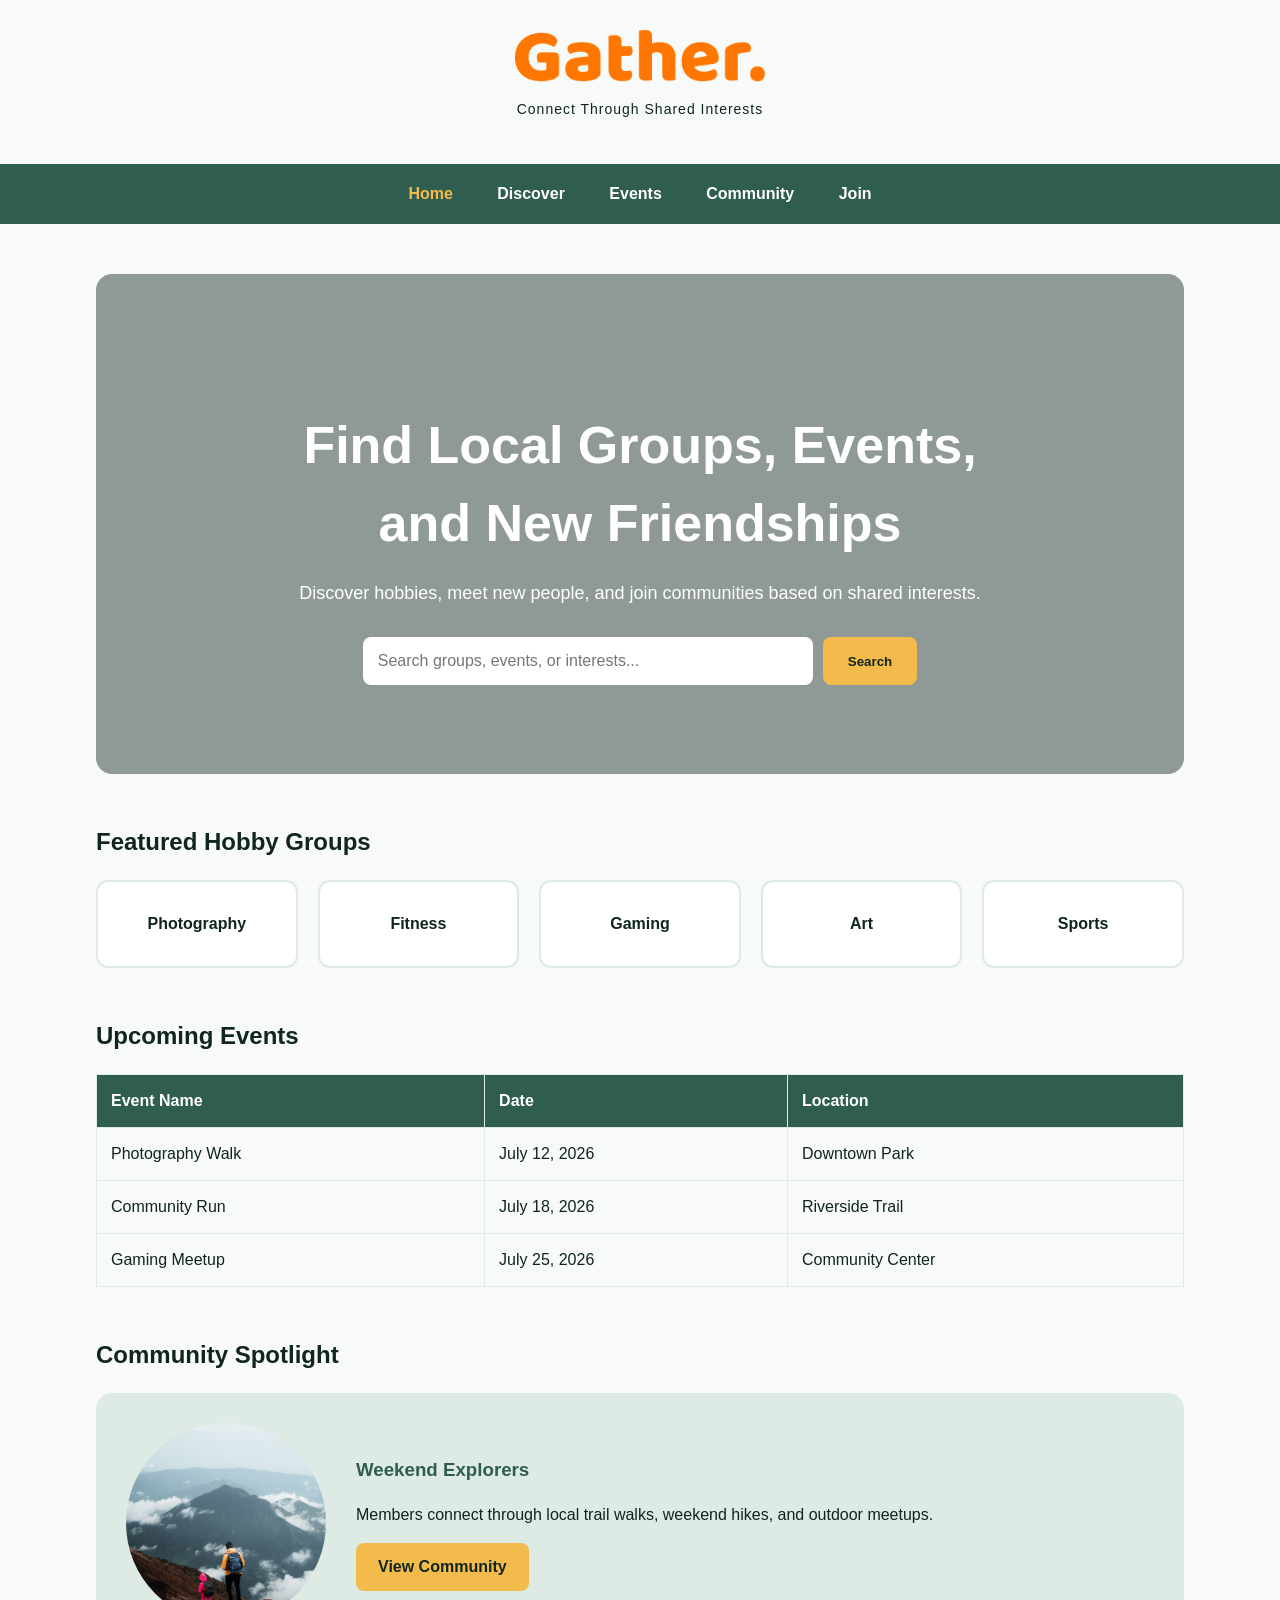
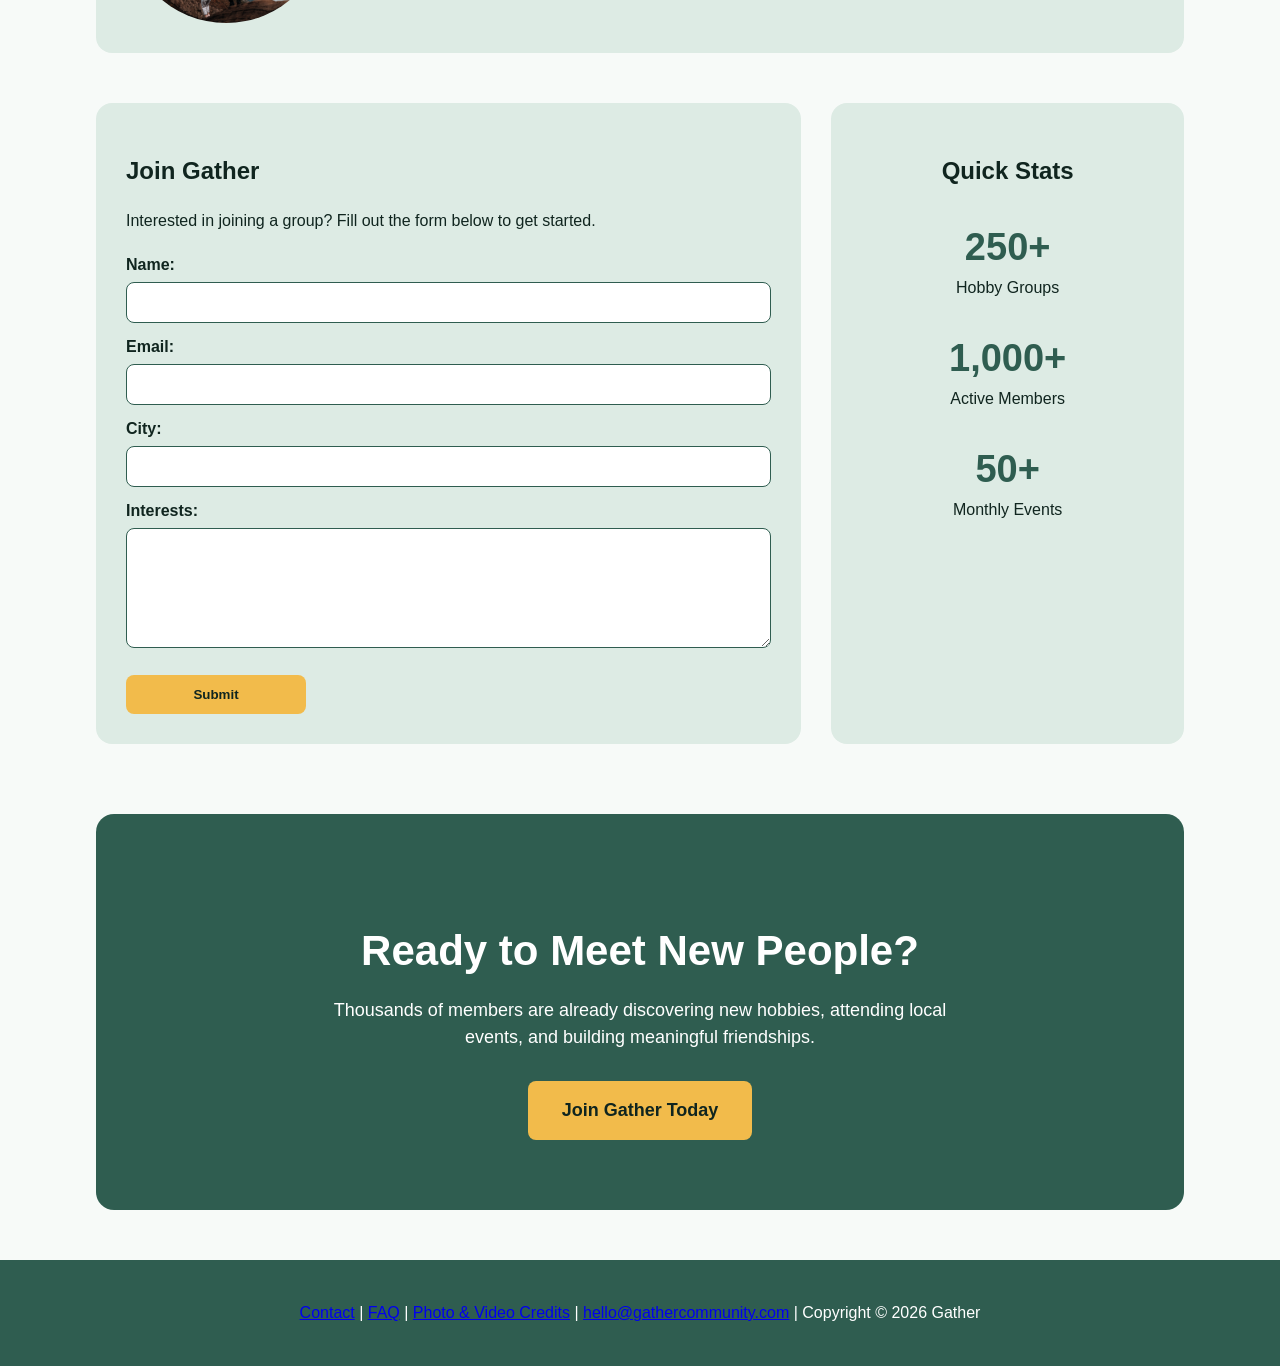
==== commit 80963994: "Add files via upload" ====
--- a/index.html
+++ b/index.html
@@ -6,6 +6,15 @@
     <meta name="keywords" content="Gather, hobbies, events, community, groups, friendships">
     <meta name="author" content="Sean Frehner">
     <title>Gather | Home</title>
+    <!-- Google tag (gtag.js) -->
+<script async src="https://www.googletagmanager.com/gtag/js?id=G-KH6B7YEWFJ"></script>
+<script>
+  window.dataLayer = window.dataLayer || [];
+  function gtag(){dataLayer.push(arguments);}
+  gtag('js', new Date());
+
+  gtag('config', 'G-KH6B7YEWFJ');
+</script>
     <link rel="stylesheet" href="style.css">
 </head>
 
--- a/style.css
+++ b/style.css
@@ -643,3 +643,201 @@
     position: relative;
     z-index: 2;
 }
+/* Join Page */
+
+.join-page-layout {
+    display: grid;
+    grid-template-columns: 2fr 1fr;
+    gap: 30px;
+    align-items: start;
+}
+
+.join-page-form,
+.join-page-sidebar {
+    background-color: var(--secondary);
+    padding: 30px;
+    border-radius: 16px;
+}
+
+.join-page-form h2,
+.join-page-sidebar h2 {
+    margin-top: 0;
+}
+
+select {
+    width: 100%;
+    padding: 12px;
+    border: 1px solid var(--primary);
+    border-radius: 8px;
+    background-color: white;
+}
+
+.join-benefit {
+    background-color: white;
+    border: 2px solid #c7d8cf;
+    border-radius: 14px;
+    padding: 20px;
+    margin-bottom: 18px;
+}
+
+.join-benefit h3 {
+    color: var(--primary);
+    margin-top: 0;
+}
+
+.sidebar-stat {
+    background-color: var(--primary);
+    color: white;
+    text-align: center;
+    padding: 25px;
+    border-radius: 14px;
+    margin-top: 20px;
+}
+
+.sidebar-stat strong {
+    display: block;
+    font-size: 38px;
+    color: var(--accent);
+}
+
+.sidebar-stat span {
+    font-weight: bold;
+}
+/* Active Navigation */
+
+nav a.active {
+    color: var(--accent);
+}
+
+/* Join Page */
+
+.join-hero-text {
+    text-align: center;
+}
+
+.join-hero-text p {
+    margin-left: auto;
+    margin-right: auto;
+}
+
+.join-feature-layout {
+    display: grid;
+    grid-template-columns: 1fr 1fr;
+    gap: 34px;
+    align-items: stretch;
+}
+
+.join-image img {
+    width: 100%;
+    height: 100%;
+    min-height: 650px;
+    object-fit: cover;
+    border-radius: 18px;
+    display: block;
+}
+
+.join-page-form {
+    background-color: var(--secondary);
+    padding: 34px;
+    border-radius: 18px;
+}
+
+.join-page-form h2 {
+    margin-top: 0;
+}
+
+select {
+    width: 100%;
+    padding: 12px;
+    border: 1px solid var(--primary);
+    border-radius: 8px;
+    background-color: white;
+}
+
+.join-contact-section {
+    background-color: var(--secondary);
+    border-radius: 18px;
+    padding: 34px;
+    display: grid;
+    grid-template-columns: 1fr 2fr;
+    gap: 30px;
+    align-items: center;
+}
+
+.join-contact-section a {
+    color: var(--primary);
+    font-weight: bold;
+}
+
+.join-stats-row {
+    display: grid;
+    grid-template-columns: repeat(3, 1fr);
+    gap: 18px;
+}
+
+.join-stats-row div {
+    background-color: white;
+    border-radius: 14px;
+    padding: 24px;
+    text-align: center;
+    border: 2px solid #c7d8cf;
+}
+
+.join-stats-row strong {
+    display: block;
+    font-size: 34px;
+    color: var(--primary);
+}
+
+.join-stats-row span {
+    font-weight: bold;
+    color: #456458;
+}
+nav a.active{
+    color:var(--accent);
+}
+.final-cta{
+
+    background:var(--primary);
+
+    color:white;
+
+    text-align:center;
+
+    padding:70px 40px;
+
+    margin-top:70px;
+
+    border-radius:18px;
+
+}
+
+.final-cta h2{
+
+    color:white;
+
+    font-size:42px;
+
+    margin-bottom:15px;
+
+}
+
+.final-cta p{
+
+    max-width:650px;
+
+    margin:auto;
+
+    margin-bottom:30px;
+
+    font-size:18px;
+
+}
+
+.final-cta .button{
+
+    font-size:18px;
+
+    padding:16px 34px;
+
+}
